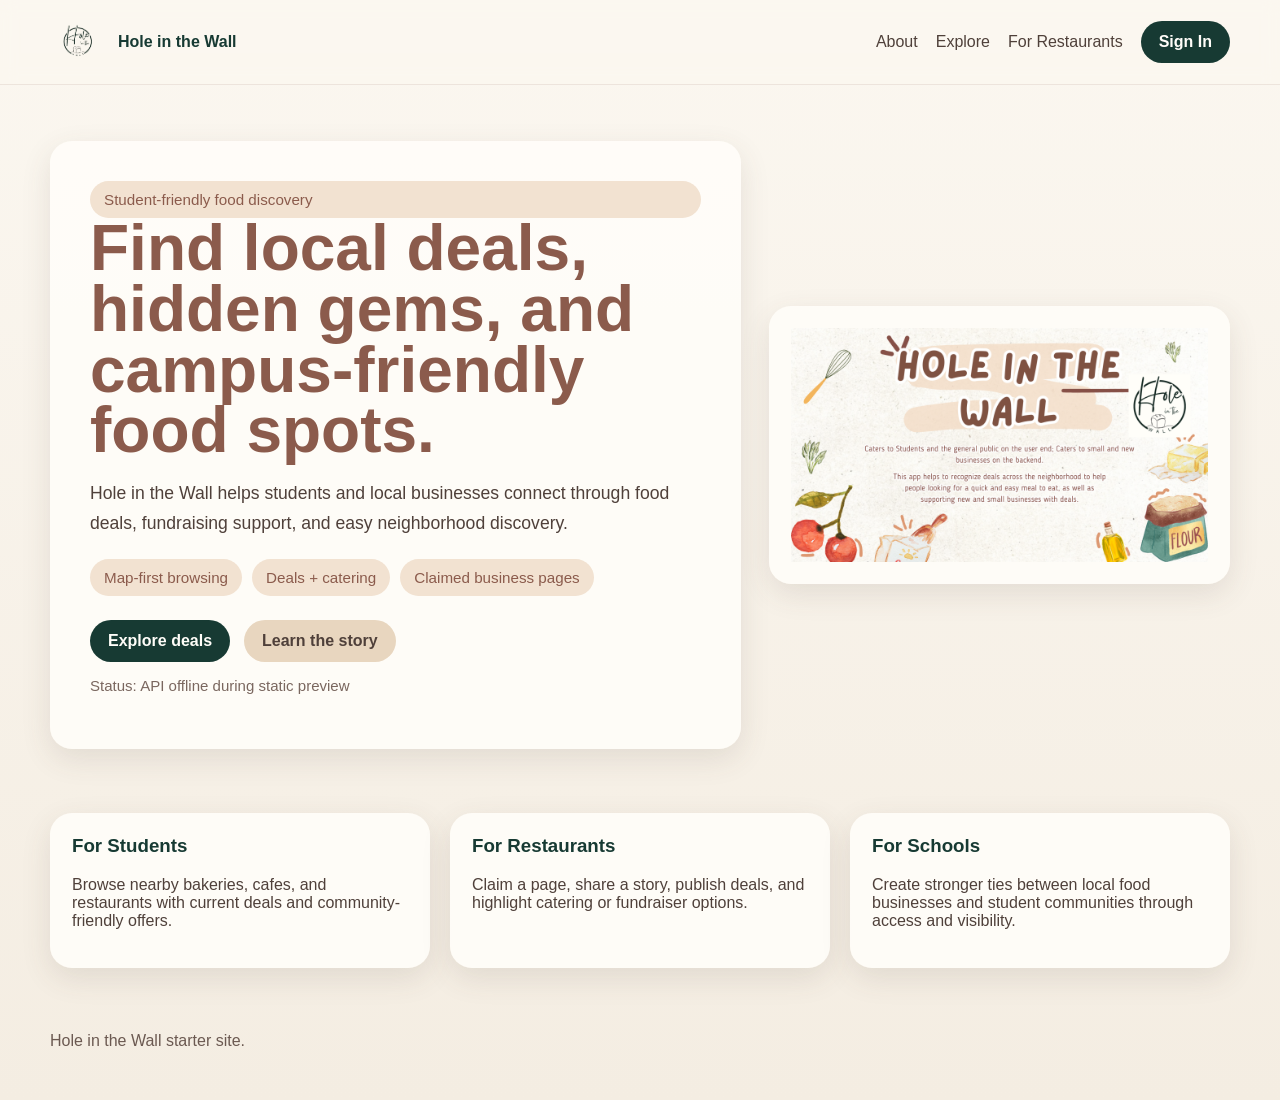
==== frontend/index.html @ f2aa4a0d "first commit! does not work but the baseline!" ====
<!DOCTYPE html>
<html lang="en">
<head>
  <meta charset="UTF-8">
  <meta name="viewport" content="width=device-width, initial-scale=1.0">
  <title>Hole in the Wall</title>
  <link rel="stylesheet" href="assets/css/styles.css">
</head>
<body>
  <header class="topbar">
    <div class="container nav">
      <a class="brand" href="index.html">
        <img src="assets/images/logo.png" alt="Hole in the Wall logo">
        <span>Hole in the Wall</span>
      </a>
      <nav class="nav-links">
        <a href="about.html">About</a>
        <a href="explore.html">Explore</a>
        <a href="portal.html">For Restaurants</a>
        <a href="sign-in.html" class="btn btn-primary">Sign In</a>
      </nav>
    </div>
  </header>

  <main>
    <section class="hero">
      <div class="container hero-grid">
        <div class="hero-card">
          <div class="badge">Student-friendly food discovery</div>
          <h1>Find local deals, hidden gems, and campus-friendly food spots.</h1>
          <p class="subtitle">
            Hole in the Wall helps students and local businesses connect through food deals,
            fundraising support, and easy neighborhood discovery.
          </p>
          <div class="badges">
            <span class="badge">Map-first browsing</span>
            <span class="badge">Deals + catering</span>
            <span class="badge">Claimed business pages</span>
          </div>
          <div class="cta-row">
            <a href="explore.html" class="btn btn-primary">Explore deals</a>
            <a href="about.html" class="btn btn-secondary">Learn the story</a>
          </div>
          <p class="helper">Status: <span id="api-status">Checking API...</span></p>
        </div>
        <div class="card">
          <img src="assets/images/theme-inspo.png" alt="Theme inspiration collage">
        </div>
      </div>
    </section>

    <section class="section">
      <div class="container grid-3">
        <div class="card">
          <h3>For Students</h3>
          <p>Browse nearby bakeries, cafes, and restaurants with current deals and community-friendly offers.</p>
        </div>
        <div class="card">
          <h3>For Restaurants</h3>
          <p>Claim a page, share a story, publish deals, and highlight catering or fundraiser options.</p>
        </div>
        <div class="card">
          <h3>For Schools</h3>
          <p>Create stronger ties between local food businesses and student communities through access and visibility.</p>
        </div>
      </div>
    </section>
  </main>

  <footer class="footer">
    <div class="container">Hole in the Wall starter site.</div>
  </footer>
  <script src="assets/js/app.js"></script>
</body>
</html>
---- frontend/assets/css/styles.css ----
:root {
  --cream: #f4ede2;
  --beige: #e8d6bf;
  --brown: #8b5b4c;
  --deep-green: #173a33;
  --olive: #74896a;
  --text: #4f403a;
  --white: #fffdf9;
  --shadow: 0 10px 30px rgba(79, 64, 58, 0.12);
  --radius: 22px;
}

* {
  box-sizing: border-box;
}

body {
  margin: 0;
  font-family: Arial, Helvetica, sans-serif;
  color: var(--text);
  background: linear-gradient(180deg, #fbf7f0 0%, #f4ede2 100%);
}

a {
  color: inherit;
  text-decoration: none;
}

img {
  max-width: 100%;
  display: block;
}

.container {
  width: min(1180px, calc(100% - 32px));
  margin: 0 auto;
}

.topbar {
  position: sticky;
  top: 0;
  z-index: 50;
  backdrop-filter: blur(8px);
  background: rgba(251, 247, 240, 0.88);
  border-bottom: 1px solid rgba(139, 91, 76, 0.12);
}

.nav {
  display: flex;
  align-items: center;
  justify-content: space-between;
  gap: 16px;
  padding: 14px 0;
}

.brand {
  display: flex;
  align-items: center;
  gap: 12px;
  font-weight: 700;
  color: var(--deep-green);
}

.brand img {
  width: 56px;
  height: 56px;
  object-fit: contain;
}

.nav-links {
  display: flex;
  gap: 18px;
  align-items: center;
  flex-wrap: wrap;
}

.btn,
button {
  border: none;
  cursor: pointer;
  border-radius: 999px;
  padding: 12px 18px;
  font-weight: 700;
}

.btn-primary {
  background: var(--deep-green);
  color: var(--white);
}

.btn-secondary {
  background: var(--beige);
  color: var(--text);
}

.hero {
  padding: 56px 0 32px;
}

.hero-grid {
  display: grid;
  grid-template-columns: 1.2fr 0.8fr;
  gap: 28px;
  align-items: center;
}

.hero-card,
.card,
.panel,
.auth-card {
  background: rgba(255, 253, 249, 0.92);
  border-radius: var(--radius);
  box-shadow: var(--shadow);
}

.hero-card {
  padding: 40px;
}

.hero h1,
.page-title {
  font-size: clamp(2.3rem, 5vw, 4.5rem);
  line-height: 0.95;
  color: var(--brown);
  margin: 0 0 18px;
}

.subtitle {
  font-size: 1.1rem;
  line-height: 1.7;
  max-width: 64ch;
}

.badges,
.filter-row {
  display: flex;
  gap: 10px;
  flex-wrap: wrap;
  margin-top: 20px;
}

.badge,
.filter-chip {
  padding: 10px 14px;
  border-radius: 999px;
  background: #f2e2d1;
  color: var(--brown);
  font-size: 0.95rem;
}

.section {
  padding: 32px 0;
}

.grid-3 {
  display: grid;
  grid-template-columns: repeat(3, 1fr);
  gap: 20px;
}

.card {
  padding: 22px;
}

.card h3 {
  margin-top: 0;
  color: var(--deep-green);
}

.cta-row {
  display: flex;
  gap: 14px;
  flex-wrap: wrap;
  margin-top: 24px;
}

.info-banner {
  display: grid;
  grid-template-columns: 2fr 1fr;
  gap: 18px;
  align-items: center;
  padding: 24px;
}

.info-banner img {
  border-radius: 18px;
}

.footer {
  padding: 32px 0 50px;
  color: #6b5951;
}

.auth-wrap {
  min-height: calc(100vh - 90px);
  display: grid;
  place-items: center;
  padding: 42px 0;
}

.auth-card {
  width: min(520px, 100%);
  padding: 30px;
}

label {
  display: block;
  margin: 18px 0 8px;
  font-weight: 700;
}

input,
select,
textarea {
  width: 100%;
  border: 1px solid rgba(139, 91, 76, 0.2);
  border-radius: 14px;
  padding: 12px 14px;
  font: inherit;
  background: #fffdf9;
}

textarea {
  min-height: 120px;
  resize: vertical;
}

.helper {
  color: #7a675f;
  font-size: 0.94rem;
}

.split-layout {
  display: grid;
  grid-template-columns: 420px 1fr;
  gap: 18px;
  min-height: calc(100vh - 140px);
  padding-bottom: 26px;
}

.results-panel,
.map-panel,
.detail-layout,
.portal-layout {
  min-height: 70vh;
}

.results-panel {
  padding: 18px;
  overflow: auto;
}

.search-box {
  display: grid;
  grid-template-columns: 1.1fr 0.9fr auto;
  gap: 10px;
  margin-bottom: 14px;
}

.result-card {
  display: grid;
  gap: 10px;
  border: 1px solid rgba(139, 91, 76, 0.12);
  border-radius: 18px;
  padding: 16px;
  margin-top: 14px;
  background: #fffdf9;
}

.result-card h3 {
  margin: 0;
}

.meta {
  display: flex;
  gap: 8px;
  flex-wrap: wrap;
  color: #6d5b54;
  font-size: 0.95rem;
}

.map-panel {
  position: relative;
  background: linear-gradient(135deg, #efe4d4 0%, #dcc7ae 100%);
  border-radius: var(--radius);
  overflow: hidden;
  box-shadow: var(--shadow);
}

.fake-map {
  position: absolute;
  inset: 0;
  background-image:
    linear-gradient(rgba(255,255,255,0.32) 1px, transparent 1px),
    linear-gradient(90deg, rgba(255,255,255,0.32) 1px, transparent 1px);
  background-size: 70px 70px;
}

.pin {
  position: absolute;
  width: 18px;
  height: 18px;
  border-radius: 50% 50% 50% 0;
  transform: rotate(-45deg);
  background: var(--brown);
  border: 3px solid #fffaf4;
}

.pin::after {
  content: "";
  position: absolute;
  width: 6px;
  height: 6px;
  border-radius: 50%;
  background: #fffaf4;
  top: 3px;
  left: 3px;
}

.pin.active {
  background: var(--deep-green);
}

.detail-layout {
  display: grid;
  grid-template-columns: 1.2fr 0.8fr;
  gap: 20px;
}

.story-box,
.sidebar-box,
.portal-section {
  padding: 22px;
}

.photo-banner {
  height: 260px;
  border-radius: 20px;
  background: linear-gradient(135deg, #e9d0ae 0%, #f7eee1 100%);
  display: grid;
  place-items: center;
  color: var(--brown);
  font-size: 1.3rem;
  font-weight: 700;
}

.portal-layout {
  display: grid;
  grid-template-columns: 240px 1fr;
  gap: 18px;
}

.sidebar-nav {
  padding: 18px;
}

.sidebar-nav a {
  display: block;
  padding: 12px 14px;
  border-radius: 14px;
  margin-bottom: 10px;
}

.sidebar-nav a.active,
.sidebar-nav a:hover {
  background: #f1dfcc;
}

.table-like {
  display: grid;
  gap: 12px;
}

.table-row {
  display: grid;
  grid-template-columns: 1.4fr 1fr 1fr;
  gap: 14px;
  padding: 14px;
  border-radius: 16px;
  background: #fffaf5;
  border: 1px solid rgba(139, 91, 76, 0.1);
}

.small {
  font-size: 0.92rem;
  color: #7b675f;
}

@media (max-width: 960px) {
  .hero-grid,
  .grid-3,
  .split-layout,
  .detail-layout,
  .portal-layout,
  .info-banner {
    grid-template-columns: 1fr;
  }

  .search-box {
    grid-template-columns: 1fr;
  }

  .nav {
    align-items: flex-start;
    flex-direction: column;
  }
}
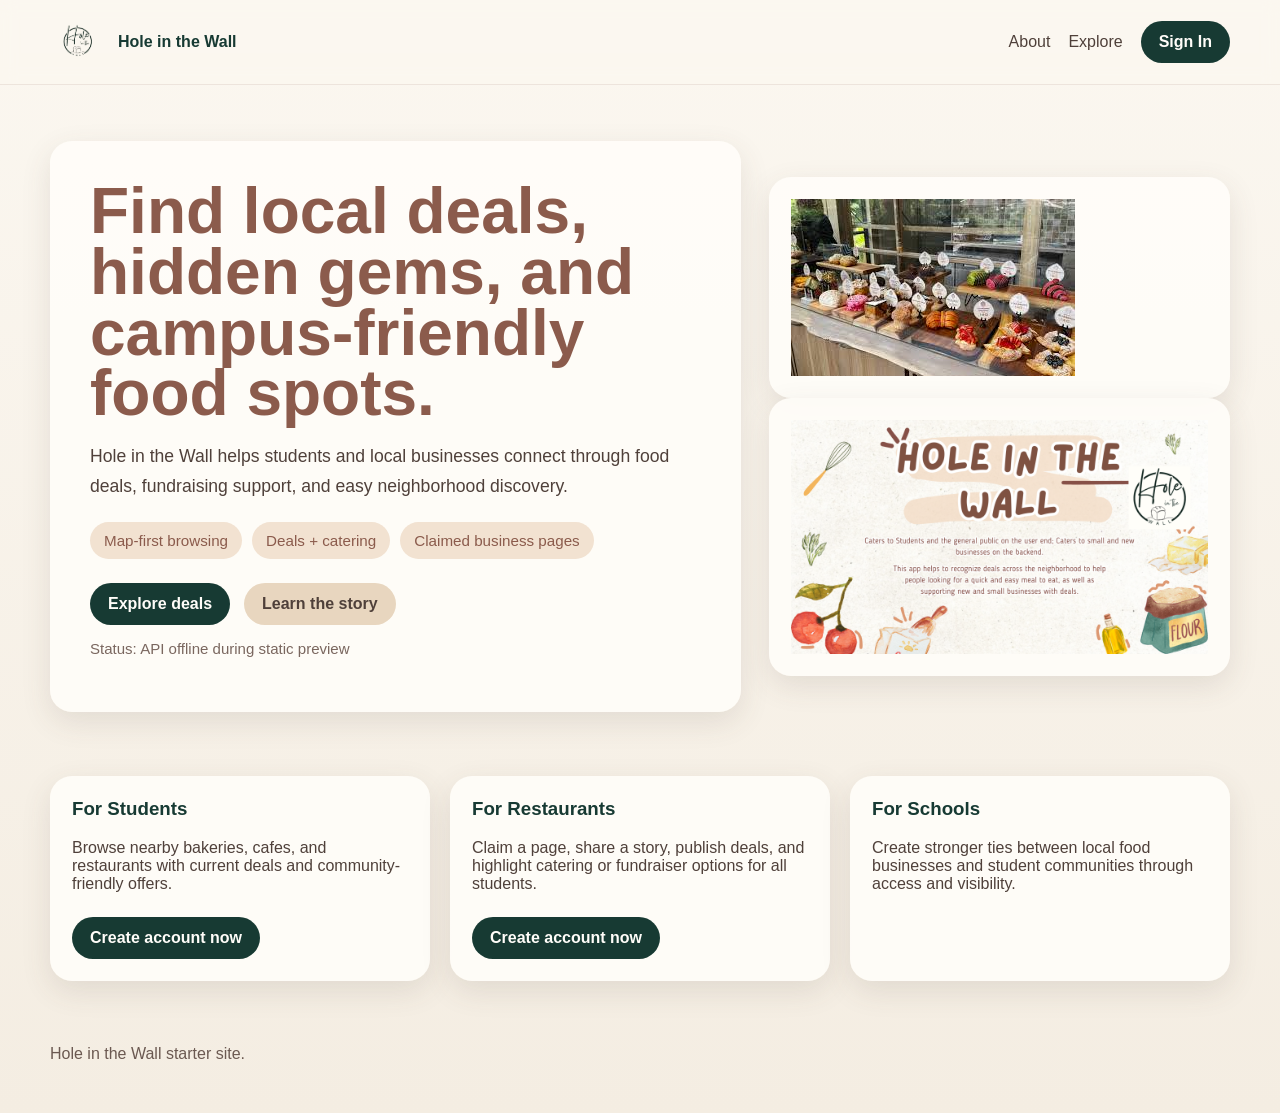
==== commit cdfe5d27: "at a good stopping point with email verification, page workings, map integration, and student and bu" ====
--- a/frontend/index.html
+++ b/frontend/index.html
@@ -1,11 +1,13 @@
 <!DOCTYPE html>
 <html lang="en">
+
 <head>
   <meta charset="UTF-8">
   <meta name="viewport" content="width=device-width, initial-scale=1.0">
   <title>Hole in the Wall</title>
   <link rel="stylesheet" href="assets/css/styles.css">
 </head>
+
 <body>
   <header class="topbar">
     <div class="container nav">
@@ -16,8 +18,11 @@
       <nav class="nav-links">
         <a href="about.html">About</a>
         <a href="explore.html">Explore</a>
-        <a href="portal.html">For Restaurants</a>
-        <a href="sign-in.html" class="btn btn-primary">Sign In</a>
+        <a id="student-dashboard-link" href="customer.html" style="display:none;">My Deals</a>
+        <a id="restaurant-portal-link" href="portal.html" style="display:none;">Restaurant Portal</a>
+        <a id="profile-link" href="profile.html" class="profile-icon" style="display:none;" title="My profile"
+          aria-label="My profile">👤</a>
+        <a id="sign-in-link" href="login.html" class="btn btn-primary">Sign In</a>
       </nav>
     </div>
   </header>
@@ -26,7 +31,7 @@
     <section class="hero">
       <div class="container hero-grid">
         <div class="hero-card">
-          <div class="badge">Student-friendly food discovery</div>
+          <!-- <div class="badge">Student-friendly food discovery</div> -->
           <h1>Find local deals, hidden gems, and campus-friendly food spots.</h1>
           <p class="subtitle">
             Hole in the Wall helps students and local businesses connect through food deals,
@@ -43,8 +48,13 @@
           </div>
           <p class="helper">Status: <span id="api-status">Checking API...</span></p>
         </div>
-        <div class="card">
-          <img src="assets/images/theme-inspo.png" alt="Theme inspiration collage">
+        <div class="vertical">
+          <div class="card">
+            <img src="assets/images/image.jpeg" alt="Theme inspiration collage">
+          </div>
+          <div class="card">
+            <img src="assets/images/theme-inspo.png" alt="Theme inspiration collage">
+          </div>
         </div>
       </div>
     </section>
@@ -54,14 +64,23 @@
         <div class="card">
           <h3>For Students</h3>
           <p>Browse nearby bakeries, cafes, and restaurants with current deals and community-friendly offers.</p>
+          <div class="cta-row">
+            <a href="signup-student.html" class="btn btn-primary">Create account now</a>
+          </div>
         </div>
         <div class="card">
           <h3>For Restaurants</h3>
-          <p>Claim a page, share a story, publish deals, and highlight catering or fundraiser options.</p>
+          <p>Claim a page, share a story, publish deals, and highlight catering or fundraiser options for all students.
+          </p>
+          <p></p>
+          <div class="cta-row">
+            <a href="business-inquiry.html" class="btn btn-primary">Create account now</a>
+          </div>
         </div>
         <div class="card">
           <h3>For Schools</h3>
-          <p>Create stronger ties between local food businesses and student communities through access and visibility.</p>
+          <p>Create stronger ties between local food businesses and student communities through access and visibility.
+          </p>
         </div>
       </div>
     </section>
@@ -70,6 +89,7 @@
   <footer class="footer">
     <div class="container">Hole in the Wall starter site.</div>
   </footer>
-  <script src="assets/js/app.js"></script>
+  <script src="assets/js/app.js?v=2"></script>
 </body>
-</html>
+
+</html>
--- a/frontend/assets/css/styles.css
+++ b/frontend/assets/css/styles.css
@@ -14,6 +14,12 @@
   box-sizing: border-box;
 }
 
+vertical {
+  display: flex;
+  flex-direction: column;
+  gap: 50px;
+}
+
 body {
   margin: 0;
   font-family: Arial, Helvetica, sans-serif;
@@ -74,6 +80,11 @@
   flex-wrap: wrap;
 }
 
+.nav-links a.active {
+  background: var(--deep-green);
+  color: var(--white);
+}
+
 .btn,
 button {
   border: none;
@@ -93,6 +104,19 @@
   color: var(--text);
 }
 
+.profile-icon {
+  width: 38px;
+  height: 38px;
+  display: inline-flex;
+  align-items: center;
+  justify-content: center;
+  border-radius: 999px;
+  background: #efe3d3;
+  border: 1px solid rgba(139, 91, 76, 0.2);
+  font-size: 1rem;
+  line-height: 1;
+}
+
 .hero {
   padding: 56px 0 32px;
 }
@@ -148,6 +172,25 @@
   font-size: 0.95rem;
 }
 
+.filter-chip {
+  border: 1px solid transparent;
+  cursor: pointer;
+}
+
+.filter-chip.is-active {
+  outline: 2px solid rgba(23, 58, 51, 0.22);
+  transform: translateY(-1px);
+}
+
+/* Explore filter colors (same warm/earth palette family). */
+.chip-deals { background: #f5dfc6; color: #7a3f19; border-color: #e9c9a5; }
+.chip-catering { background: #dce8d8; color: #2f5448; border-color: #c2d8bc; }
+.chip-fundraising { background: #e7ddcf; color: #5b4a40; border-color: #d7c8b4; }
+
+.chip-meals { background: #f8ead7; color: #7b4d26; border-color: #ead2b3; }
+.chip-drinks { background: #d8e8e4; color: #2a5a52; border-color: #c0dad2; }
+.chip-dessert { background: #f3dfe7; color: #6a4358; border-color: #e7c8d6; }
+
 .section {
   padding: 32px 0;
 }
@@ -160,6 +203,7 @@
 
 .card {
   padding: 22px;
+  margin: 0, 14px 0;
 }
 
 .card h3 {
@@ -207,6 +251,12 @@
   display: block;
   margin: 18px 0 8px;
   font-weight: 700;
+}
+
+#map {
+  height: 400px;
+  width: 100%;
+  border-radius: 12px;
 }
 
 input,
@@ -238,6 +288,45 @@
   padding-bottom: 26px;
 }
 
+/* Explore page layout: fill viewport below topbar with scrollable sidebar. */
+.explore-main {
+  width: 100vw;
+  max-width: 100vw;
+  padding: 0;
+  margin: 0;
+  height: calc(100vh - 86px);
+}
+
+.explore-main .split-layout {
+  grid-template-columns: minmax(300px, 28%) 1fr;
+  gap: 0;
+  height: 100%;
+  min-height: 0;
+  padding: 0;
+  margin: 0;
+}
+
+.explore-main .results-panel {
+  background: #fffdf9;
+  border-radius: 0;
+  box-shadow: none;
+  border-right: 1px solid rgba(139, 91, 76, 0.16);
+  height: 100%;
+  overflow-y: auto;
+}
+
+.explore-main .map-panel {
+  background: transparent;
+  border-radius: 0;
+  box-shadow: none;
+  height: 100%;
+}
+
+.explore-main #map {
+  height: 100%;
+  border-radius: 0;
+}
+
 .results-panel,
 .map-panel,
 .detail-layout,
@@ -291,8 +380,8 @@
   position: absolute;
   inset: 0;
   background-image:
-    linear-gradient(rgba(255,255,255,0.32) 1px, transparent 1px),
-    linear-gradient(90deg, rgba(255,255,255,0.32) 1px, transparent 1px);
+    linear-gradient(rgba(255, 255, 255, 0.32) 1px, transparent 1px),
+    linear-gradient(90deg, rgba(255, 255, 255, 0.32) 1px, transparent 1px);
   background-size: 70px 70px;
 }
 
@@ -321,6 +410,22 @@
   background: var(--deep-green);
 }
 
+/* Leaflet custom pins by category color */
+.custom-pin-wrapper {
+  background: transparent;
+  border: none;
+}
+
+.custom-pin {
+  display: inline-block;
+  width: 18px;
+  height: 18px;
+  border-radius: 50% 50% 50% 0;
+  transform: rotate(-45deg);
+  border: 3px solid #fffaf4;
+  box-shadow: 0 2px 8px rgba(0, 0, 0, 0.25);
+}
+
 .detail-layout {
   display: grid;
   grid-template-columns: 1.2fr 0.8fr;
@@ -387,6 +492,7 @@
 }
 
 @media (max-width: 960px) {
+
   .hero-grid,
   .grid-3,
   .split-layout,
@@ -404,4 +510,4 @@
     align-items: flex-start;
     flex-direction: column;
   }
-}
+}
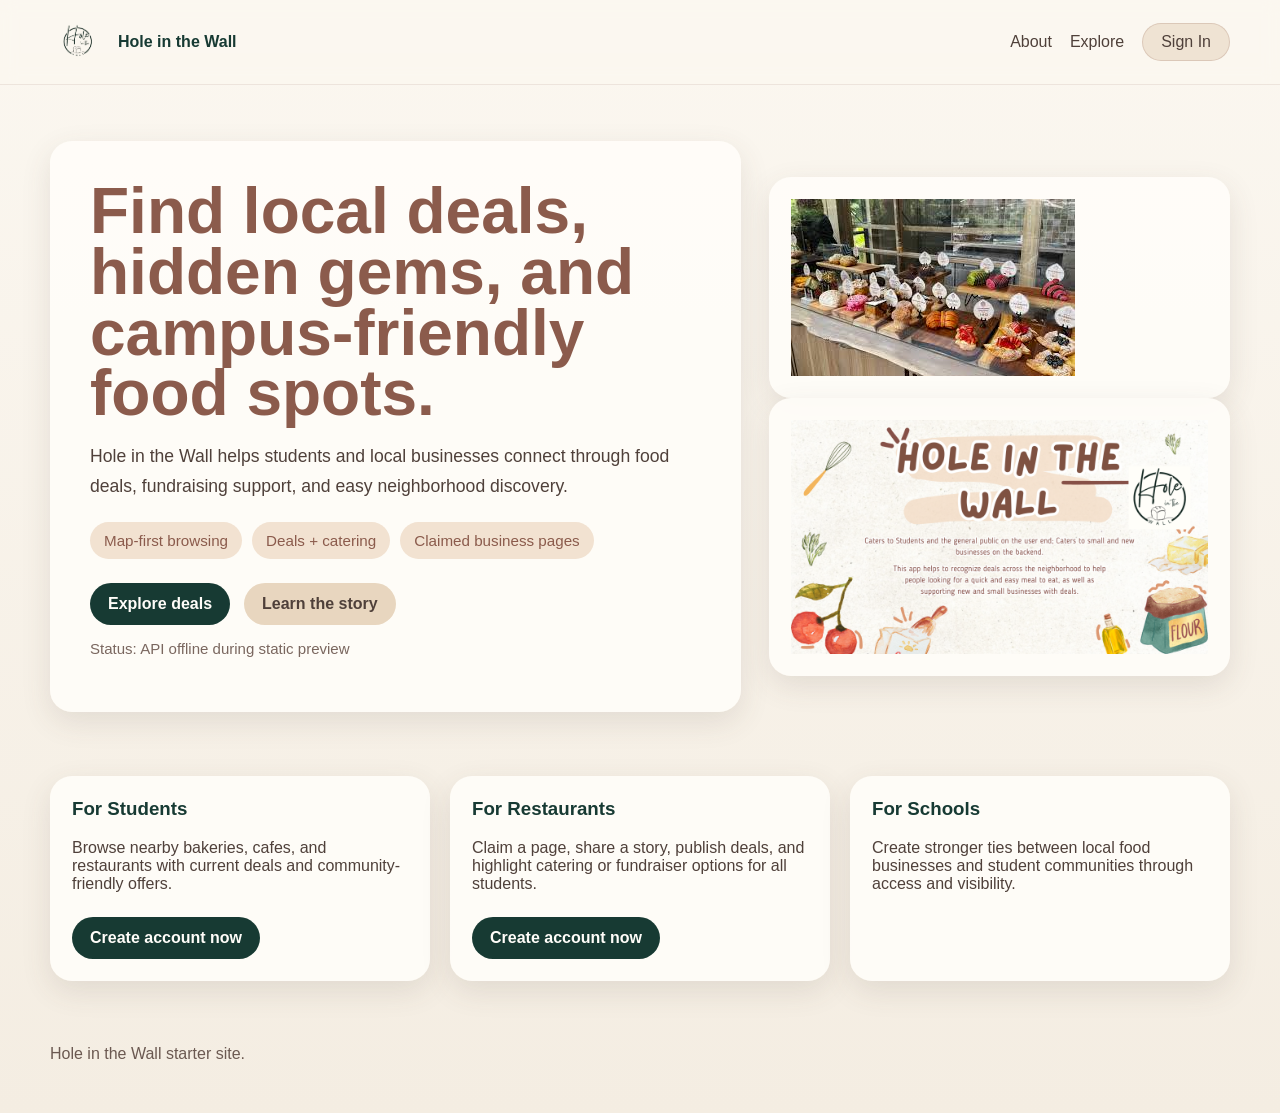
==== commit c05798f7: "adding some more features" ====
--- a/frontend/index.html
+++ b/frontend/index.html
@@ -22,7 +22,7 @@
         <a id="restaurant-portal-link" href="portal.html" style="display:none;">Restaurant Portal</a>
         <a id="profile-link" href="profile.html" class="profile-icon" style="display:none;" title="My profile"
           aria-label="My profile">👤</a>
-        <a id="sign-in-link" href="login.html" class="btn btn-primary">Sign In</a>
+        <a id="sign-in-link" href="login.html" class="sign-in">Sign In</a>
       </nav>
     </div>
   </header>
--- a/frontend/assets/css/styles.css
+++ b/frontend/assets/css/styles.css
@@ -80,11 +80,6 @@
   flex-wrap: wrap;
 }
 
-.nav-links a.active {
-  background: var(--deep-green);
-  color: var(--white);
-}
-
 .btn,
 button {
   border: none;
@@ -117,6 +112,61 @@
   line-height: 1;
 }
 
+.status-screen {
+  display: none;
+  text-align: center;
+  padding: 18px;
+  border: 1px solid rgba(139, 91, 76, 0.2);
+  border-radius: 16px;
+  background: #fffaf5;
+  margin-top: 14px;
+}
+
+.status-screen.active {
+  display: block;
+}
+
+.status-icon {
+  width: 52px;
+  height: 52px;
+  margin: 0 auto 10px;
+  border-radius: 999px;
+  display: grid;
+  place-items: center;
+  font-size: 1.4rem;
+  font-weight: 700;
+  color: #fff;
+}
+
+.status-icon.sending {
+  background: var(--olive);
+  animation: pulse-status 1.1s infinite ease-in-out;
+}
+
+.status-icon.sent {
+  background: var(--deep-green);
+}
+
+@keyframes pulse-status {
+  0% { transform: scale(1); opacity: 1; }
+  50% { transform: scale(1.05); opacity: 0.75; }
+  100% { transform: scale(1); opacity: 1; }
+}
+
+.sign-in {
+  /* width: 38px; */
+  padding: 12px 18px;
+  height: 38px;
+  display: inline-flex;
+  align-items: center;
+  justify-content: center;
+  border-radius: 999px;
+  background: #efe3d3;
+  border: 1px solid rgba(139, 91, 76, 0.2);
+  font-size: 1rem;
+  line-height: 1;
+}
+
 .hero {
   padding: 56px 0 32px;
 }
@@ -183,13 +233,41 @@
 }
 
 /* Explore filter colors (same warm/earth palette family). */
-.chip-deals { background: #f5dfc6; color: #7a3f19; border-color: #e9c9a5; }
-.chip-catering { background: #dce8d8; color: #2f5448; border-color: #c2d8bc; }
-.chip-fundraising { background: #e7ddcf; color: #5b4a40; border-color: #d7c8b4; }
-
-.chip-meals { background: #f8ead7; color: #7b4d26; border-color: #ead2b3; }
-.chip-drinks { background: #d8e8e4; color: #2a5a52; border-color: #c0dad2; }
-.chip-dessert { background: #f3dfe7; color: #6a4358; border-color: #e7c8d6; }
+.chip-deals {
+  background: #f5dfc6;
+  color: #7a3f19;
+  border-color: #e9c9a5;
+}
+
+.chip-catering {
+  background: #dce8d8;
+  color: #2f5448;
+  border-color: #c2d8bc;
+}
+
+.chip-fundraising {
+  background: #e7ddcf;
+  color: #5b4a40;
+  border-color: #d7c8b4;
+}
+
+.chip-meals {
+  background: #f8ead7;
+  color: #7b4d26;
+  border-color: #ead2b3;
+}
+
+.chip-drinks {
+  background: #d8e8e4;
+  color: #2a5a52;
+  border-color: #c0dad2;
+}
+
+.chip-dessert {
+  background: #f3dfe7;
+  color: #6a4358;
+  border-color: #e7c8d6;
+}
 
 .section {
   padding: 32px 0;
